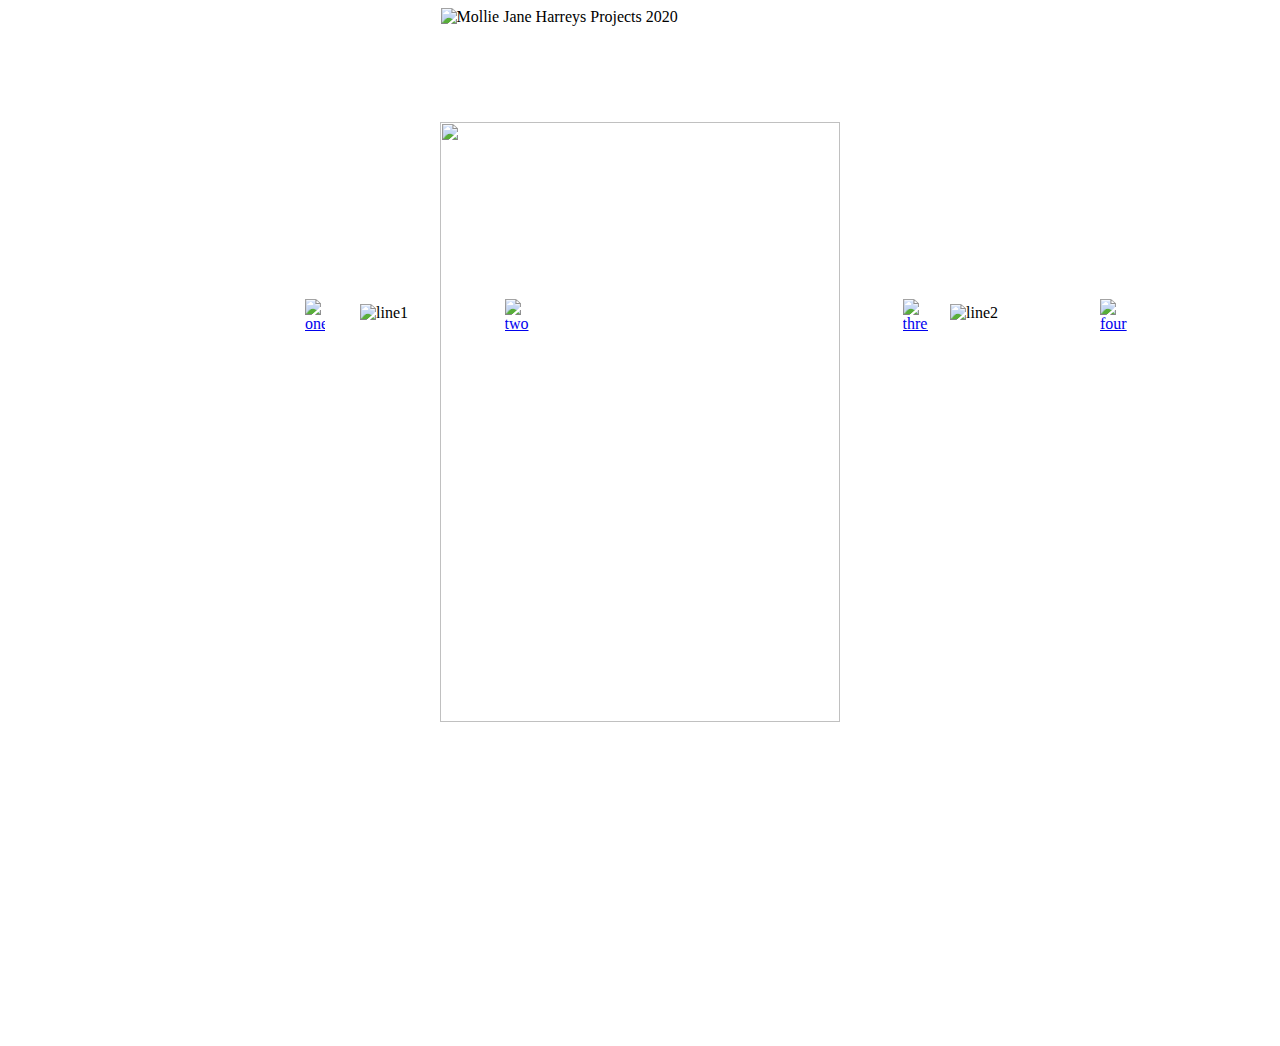
==== index.html @ f6ca89cf "Add files via upload" ====
<!DOCTYPE html>

<html>


<link href="menustylesheet.css" rel="stylesheet" type="text/css">

<style>
<div id="bottomtext" class="right">
<img src="Menu Images/Group 11@2x.png" alt="5D Fundamentals Interaction and Expeience " height="114" width="700" >
	</div>

</style>

<head>



</head>


<body>

	<div id="toptext" class="center">

<img src="Menu Images/Group 12@2x.png" alt="Mollie Jane Harreys Projects 2020" height="114" width="399" >	
	</div>
	
<div id="fullscreen" class="center">
<img src="Menu Images/Untitled_Artwork.gif" height= "600px" width= "400px" Class="center">
	


		
<div id="mainmenu" class="center">

	<div id="leftline">
<img src="Menu Images/Line 1@2x.png" alt="line1" height="1" width="125" >
</div>

<div id="rightline">
<img src="Menu Images/Line 2@2x.png" alt="line2" height="1" width="125" >
</div>
	
	
<div id="left1">
<a href= "Assignments/Assignment 1 afffordances.pdf" ><img src="Menu Images/One@2x.png" alt="one" class= "center" height="50" width="20"  ></a>
</div>

	


<div id="left2"> 
<a href= "Assignments/Assignment 2 Signifiers.pdf" ><img src="Menu Images/Two@2x.png" alt="two" class= "center" height="50" width="25" ></a>
</div>

	

<div id="right1">
<a href= "Assignments/Assignment 3 Signifiers and Mapping.pdf" ><img src="Menu Images/Three@2x.png" alt="three" class= "center" height="50" width="25" ></a>
</div>




<div id="right2"> 
<a href= "Assignments/Assignment 4 XD Prototype + Write Up + Images (1).pdf" ><img src="Menu Images/Four@2x.png" alt="four" width="30" height="50" class= "center" align="middle" ></a>
</div>






</div>

 
 <div id="mainmenu2" class="center">
	</div>
	
	


	</div>

</body>


</html>
---- menustylesheet.css ----
#fullscreen {
	height: 100%;
	width: 100%;
	margin-left: auto;
	margin-right: auto;
	
}

#mainmenu  {
width: 100%;
margin: 0;
padding: 0;
height: 158px;
width: 100%;
}

#mainmenu2  {
width: 100%;
margin: 0;
padding: 0;
height: 158px;
width: 100%;
}

#left1  {

position: absolute;
width: 50px;
height: 50px;
left: 290px;
top: 299px;
	overflow: inherit;

}

#left2 {
    position: absolute;
    width: 50px;
    height: 50px;
    left: 492px;
    top: 299px;
	overflow: inherit;
}

#right1 {
    position: absolute;
    width: 50px;
    height: 50px;
    left: 890px;
    top: 299px;
	
}

#right2 {  
position: absolute;
width: 50px;
height: 50px;
left: 1090px;
top: 299px;


}

#centerpeice  {

width: 340px;
height: 268px;
margin-top: 135px;
left: 545px;
position:absolute

}
#rightline {
    position: absolute;
    width: 125px;
    height: 10px;
    left: 950px;
    top: 304px;
	overflow: inherit;
}



#leftline {

position: absolute;
width: 125px;
height: 10px;
left: 360px;
top: 304px;


}
.center { 
	display: block; 
	margin-left: auto; 
	margin-right: auto;
}



#toptext {
	left :200px;
		width: 399px;
		height: 114px;
	
	
		
}

#bottomtext {
		right-margin: 300px;
		width: 651;
		height: 114;
}
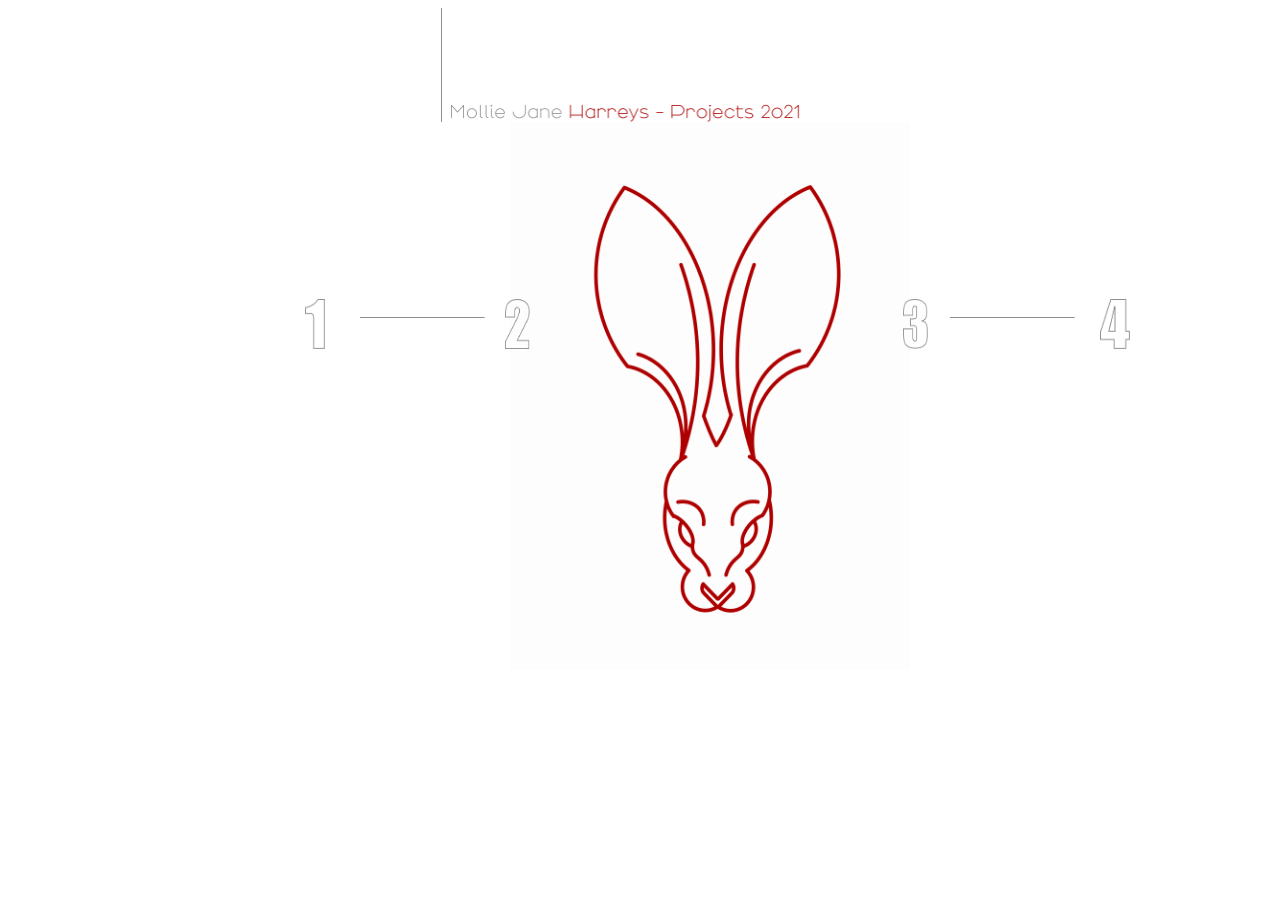
==== commit c75bc376: "Add files via upload" ====
--- a/index.html
+++ b/index.html
@@ -21,15 +21,15 @@
 
 <body>
 
-	<div id="toptext" class="center">
+<div id="toptext" class="center">
 
 <img src="Menu Images/Group 12@2x.png" alt="Mollie Jane Harreys Projects 2020" height="114" width="399" >	
 	</div>
 	
-<div id="fullscreen" class="center">
-<img src="Menu Images/Untitled_Artwork.gif" height= "600px" width= "400px" Class="center">
+<div id="hare" >
+<img src="Menu Images/Untitled_Artwork.gif" height= "548px" width= "400px" >
 	
-
+</div>
 
 		
 <div id="mainmenu" class="center">
@@ -72,7 +72,7 @@
 
 
 
-</div>
+
 
  
  <div id="mainmenu2" class="center">
--- a/menustylesheet.css
+++ b/menustylesheet.css
@@ -1,8 +1,9 @@
-#fullscreen {
-	height: 100%;
-	width: 100%;
-	margin-left: auto;
-	margin-right: auto;
+#hare {
+	height: 575px;
+	width: 400px;
+	left: 510px;
+	position: absolute;
+
 	
 }
 
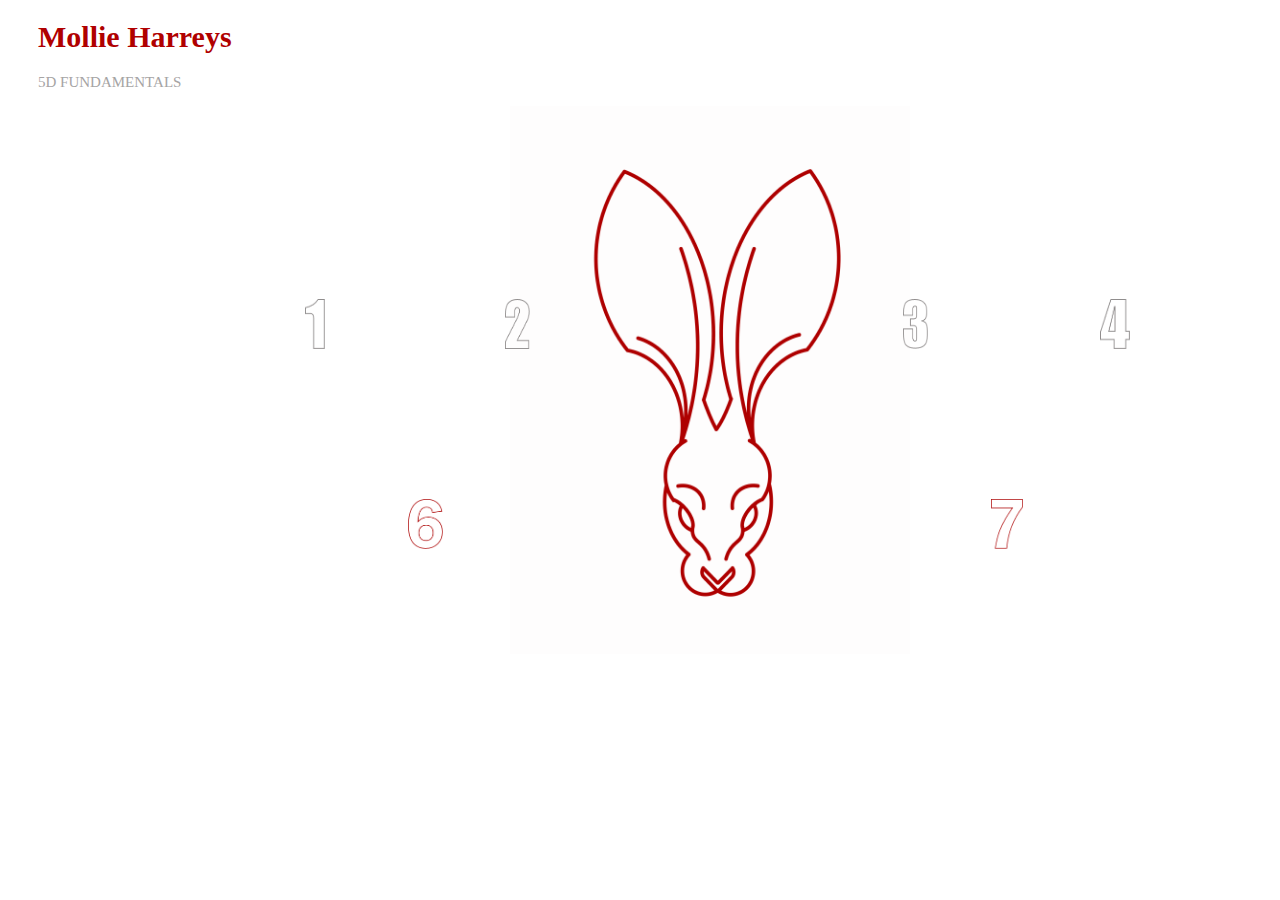
==== commit 23667b98: "Add files via upload" ====
--- a/index.html
+++ b/index.html
@@ -1,3 +1,5 @@
+
+  
 <!DOCTYPE html>
 
 <html>
@@ -21,10 +23,10 @@
 
 <body>
 
-<div id="toptext" class="center">
-
-<img src="Menu Images/Group 12@2x.png" alt="Mollie Jane Harreys Projects 2020" height="114" width="399" >	
-	</div>
+<div id="toptext"  padding>
+	<h1 style = color:#B00000;font-size:30px;font-family:Gotham, 'Helvetica Neue', Helvetica, Arial, 'sans-serif' > Mollie Harreys </h1>
+	<p style = color:#A6A4A4;font-size:15px;font-family:Gotham, 'Helvetica Neue', Helvetica, Arial, 'sans-serif'> 5D FUNDAMENTALS</p>
+<div/>
 	
 <div id="hare" >
 <img src="Menu Images/Untitled_Artwork.gif" height= "548px" width= "400px" >
@@ -34,13 +36,7 @@
 		
 <div id="mainmenu" class="center">
 
-	<div id="leftline">
-<img src="Menu Images/Line 1@2x.png" alt="line1" height="1" width="125" >
-</div>
 
-<div id="rightline">
-<img src="Menu Images/Line 2@2x.png" alt="line2" height="1" width="125" >
-</div>
 	
 	
 <div id="left1">
@@ -67,23 +63,26 @@
 <a href= "Assignments/Assignment 4 XD Prototype + Write Up + Images (1).pdf" ><img src="Menu Images/Four@2x.png" alt="four" width="30" height="50" class= "center" align="middle" ></a>
 </div>
 
+<div>
+
+<div id="bottomleft">
+	<a href="Responsive page /responsiveweb.html" target="_self"><img src="Menu Images/Path 74@2x.png" width="35" height="50" class= "center" align="middle" > </a> </div>
 
 
 
-
-
-
-
+<div id="bottomright"><img src="Menu Images/Path 75@2x.png" width="32" height="50" class= "center" align="middle">
+	</div>
  
  <div id="mainmenu2" class="center">
 	</div>
 	
 	
-
+	
+</div>
 
 	</div>
 
 </body>
 
 
-</html>+</html>
--- a/menustylesheet.css
+++ b/menustylesheet.css
@@ -99,11 +99,29 @@
 }
 
 
+#bottomleft {
+    position: absolute;
+    width: 50px;
+    height: 50px;
+    left: 400px;
+    top: 499px;
+	overflow: inherit;
+
+}
+#bottomright {
+    position: absolute;
+    width: 50px;
+    height: 50px;
+    left: 982px;
+    top: 499px;
+	overflow: inherit;
+}
 
 #toptext {
 	left :200px;
 		width: 399px;
 		height: 114px;
+	padding-left: 30px;
 	
 	
 		
@@ -113,7 +131,4 @@
 		right-margin: 300px;
 		width: 651;
 		height: 114;
-}
-
-
-
+}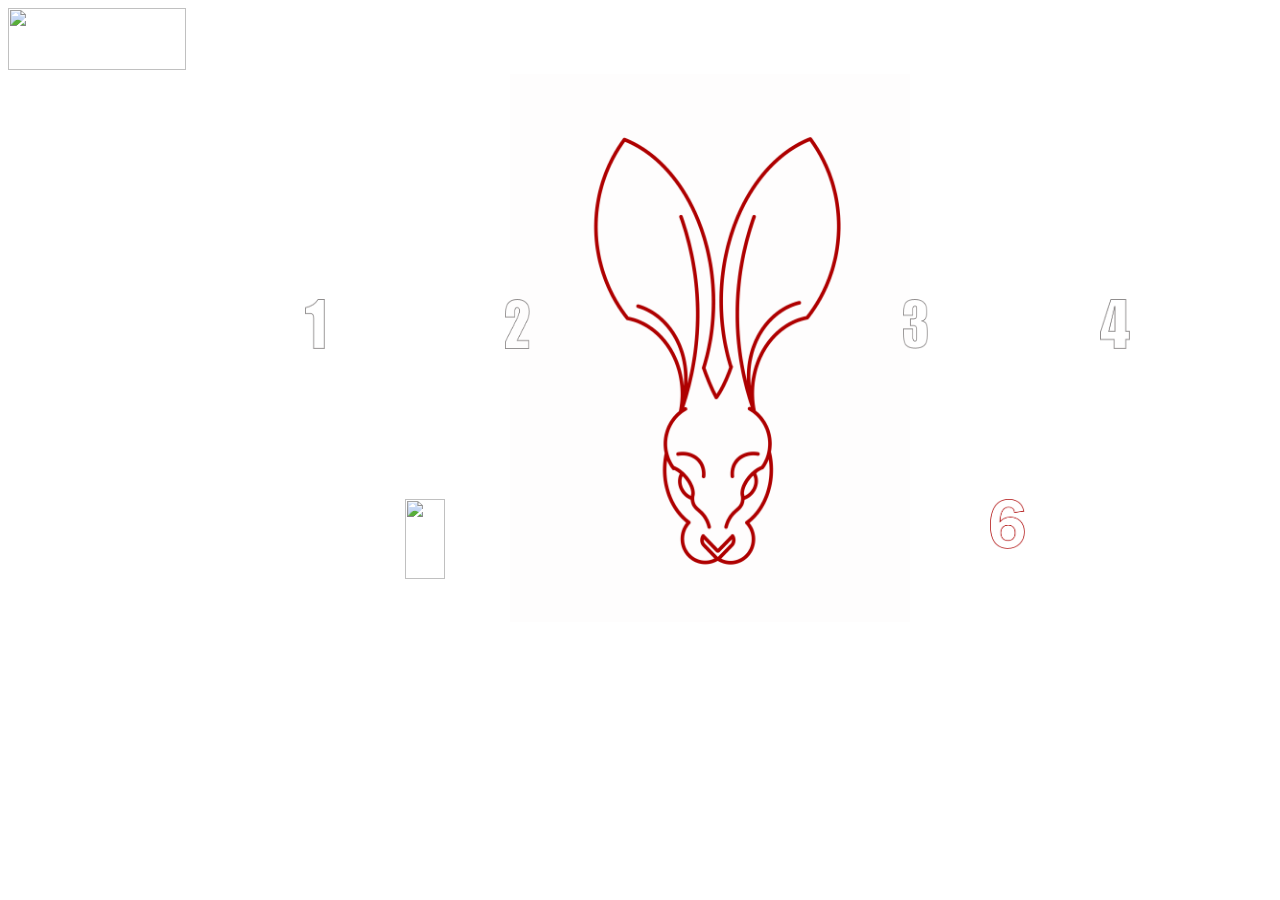
==== commit ad03a18f: "Update index.html" ====
--- a/index.html
+++ b/index.html
@@ -23,13 +23,15 @@
 
 <body>
 
-<div id="toptext"  padding>
-	<h1 style = color:#B00000;font-size:30px;font-family:Gotham, 'Helvetica Neue', Helvetica, Arial, 'sans-serif' > Mollie Harreys </h1>
-	<p style = color:#A6A4A4;font-size:15px;font-family:Gotham, 'Helvetica Neue', Helvetica, Arial, 'sans-serif'> 5D FUNDAMENTALS</p>
-<div/>
+
+	
+	<div id="final">
+  <a href="final assignment.html"><img src="Menu Images/FINAL@2x.png" width="177.6" height="62.4" alt=""/></a> 
+	</div>
+		
 	
 <div id="hare" >
-<img src="Menu Images/Untitled_Artwork.gif" height= "548px" width= "400px" >
+<img src="Menu Images/Untitled_Artwork.gif" height= "548px" width= "400px" alt="">
 	
 </div>
 
@@ -60,28 +62,29 @@
 
 
 <div id="right2"> 
-<a href= "Assignments/Assignment 4 XD Prototype + Write Up + Images (1).pdf" ><img src="Menu Images/Four@2x.png" alt="four" width="30" height="50" class= "center" align="middle" ></a>
+<a href="Assignment 4.html" ><img src="Menu Images/Four@2x.png" alt="four" width="30" height="50" class= "center" align="middle" ></a>
 </div>
 
 <div>
 
 <div id="bottomleft">
-	<a href="Responsive page /responsiveweb.html" target="_self"><img src="Menu Images/Path 74@2x.png" width="35" height="50" class= "center" align="middle" > </a> </div>
+	<a href="assignment 5.html" target="_self"><img src="Menu Images/5@2x.png" width="40" height="80" class= "center" align="middle" > </a> </div>
 
 
 
-<div id="bottomright"><img src="Menu Images/Path 75@2x.png" width="32" height="50" class= "center" align="middle">
-	</div>
+<div id="bottomright"><a href="assignmnet 6.html" target="_self"><img src="Menu Images/Path 74@2x.png" width="35" height="50" class= "center" align="middle" > </a> </div>
+
  
  <div id="mainmenu2" class="center">
 	</div>
 	
-	
+
 	
 </div>
 
 	</div>
 
+	
 </body>
 
 
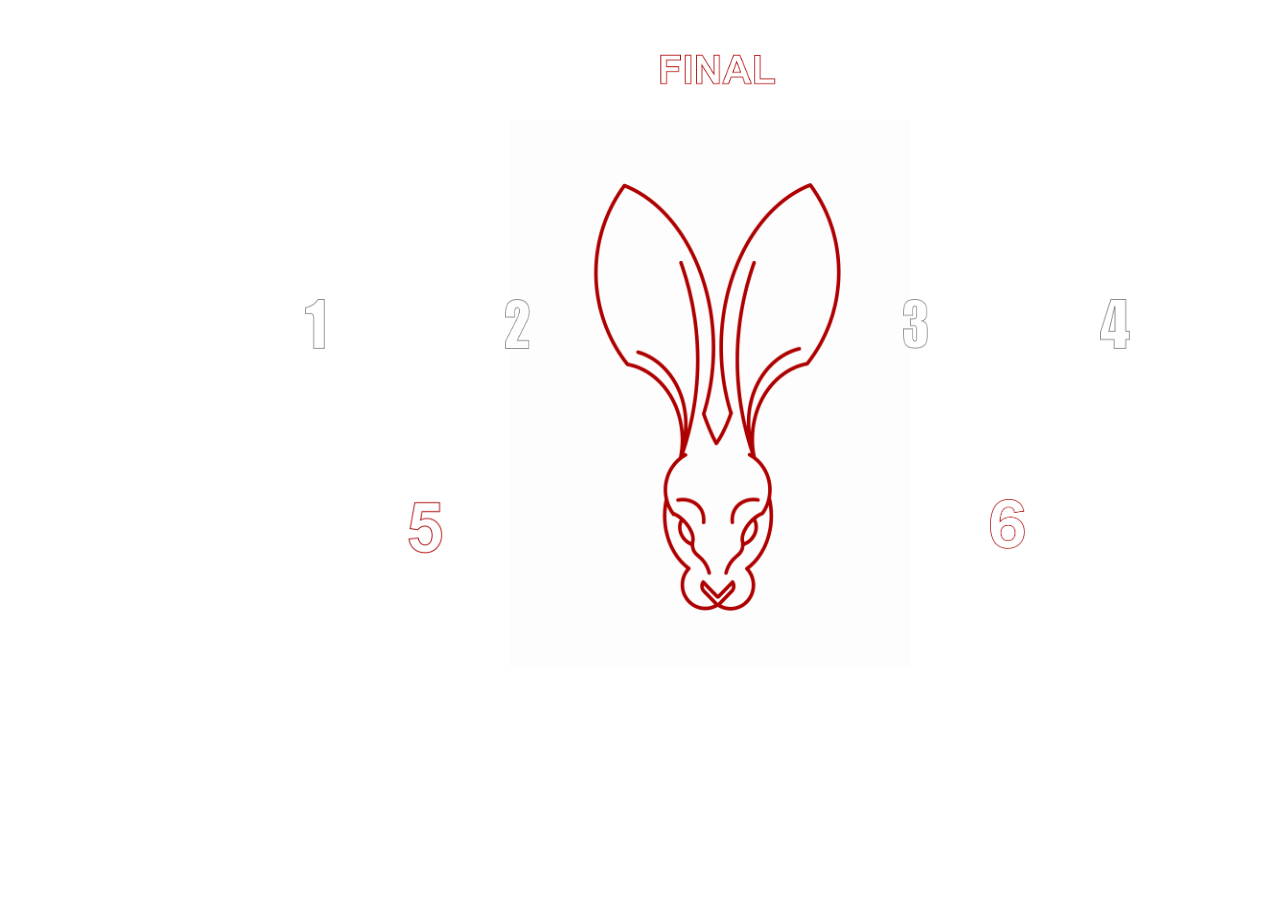
==== commit 53f71207: "Update index.html" ====
--- a/index.html
+++ b/index.html
@@ -16,7 +16,7 @@
 
 <head>
 
-
+<title>Mollie Harreys</title>
 
 </head>
 
--- a/menustylesheet.css
+++ b/menustylesheet.css
@@ -68,7 +68,8 @@
 height: 268px;
 margin-top: 135px;
 left: 545px;
-position:absolute
+position:absolute;
+	
 
 }
 #rightline {
@@ -104,7 +105,7 @@
     width: 50px;
     height: 50px;
     left: 400px;
-    top: 499px;
+    top: 488px;
 	overflow: inherit;
 
 }
@@ -131,4 +132,12 @@
 		right-margin: 300px;
 		width: 651;
 		height: 114;
-}+}
+
+#final {
+align-content: center;
+	height: 80px;
+	width: 230px;
+	margin-left: 620px;
+	margin-top:40px; 
+}
